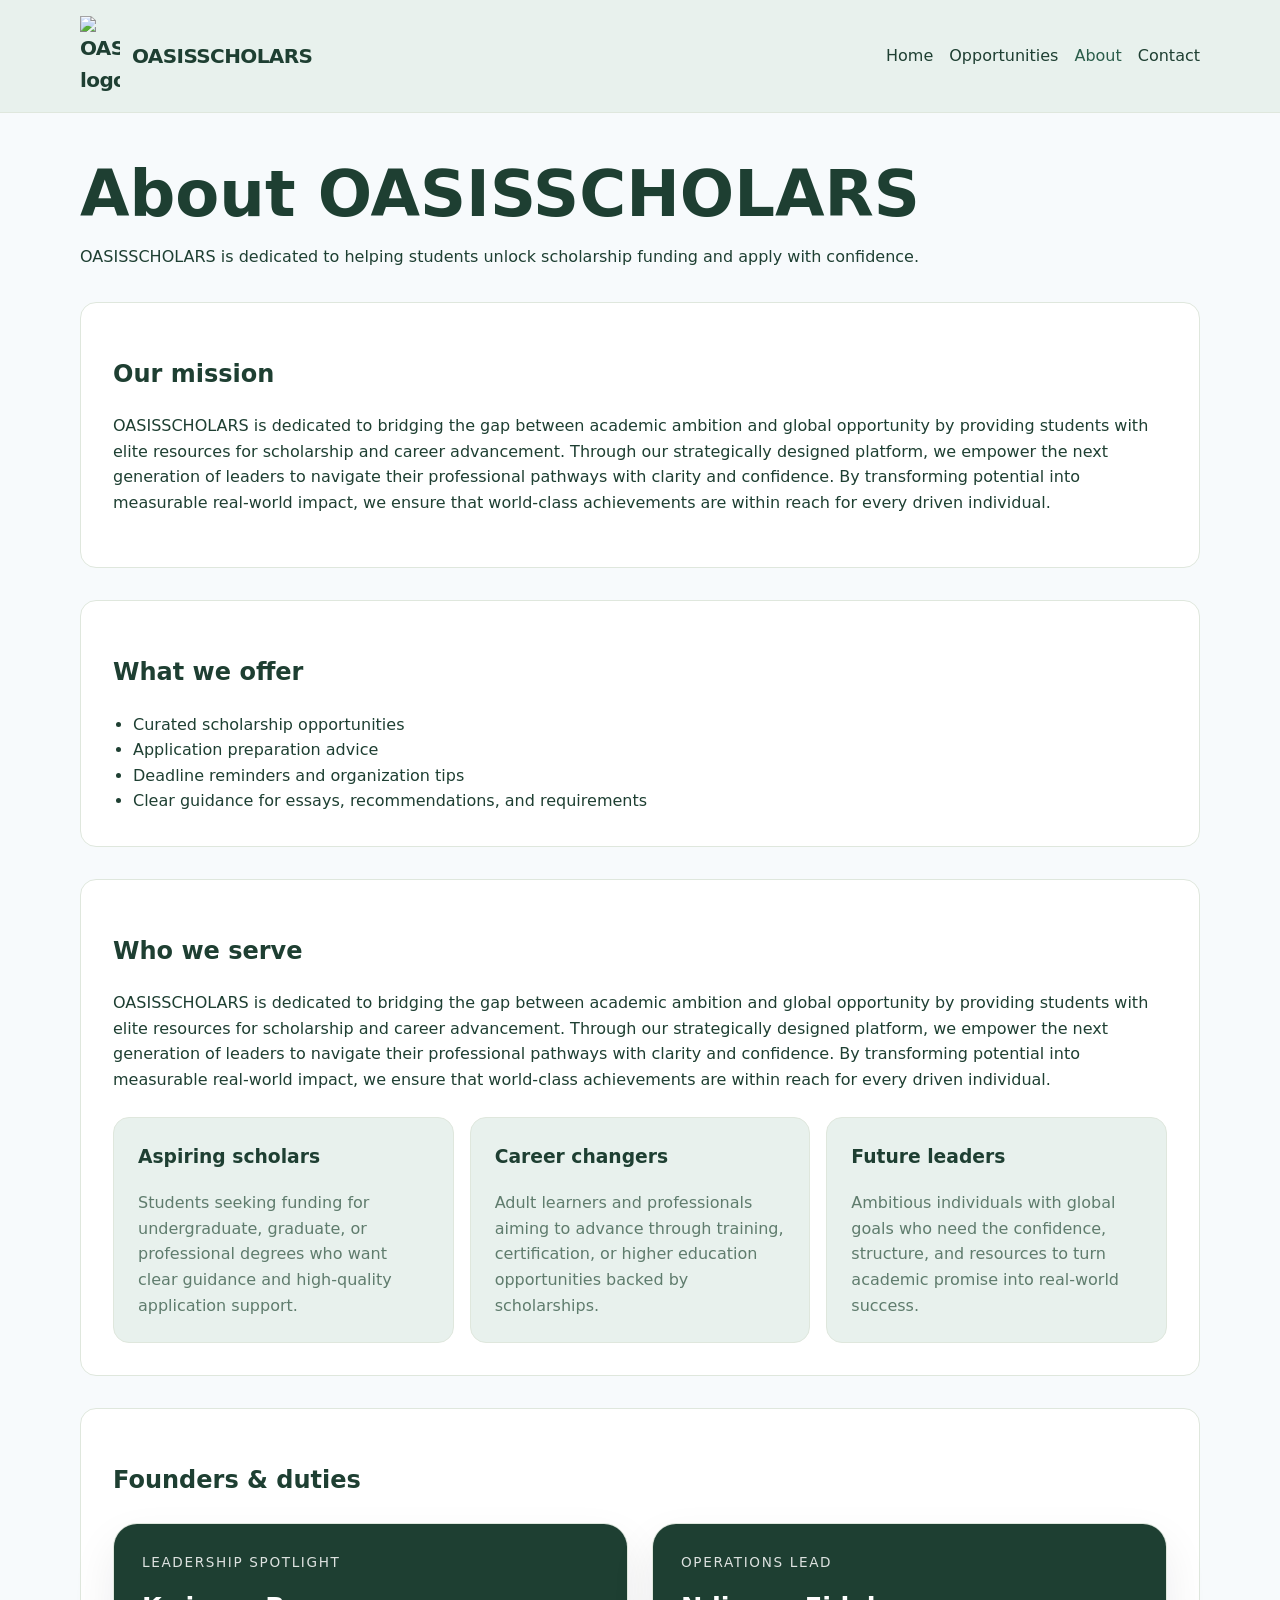
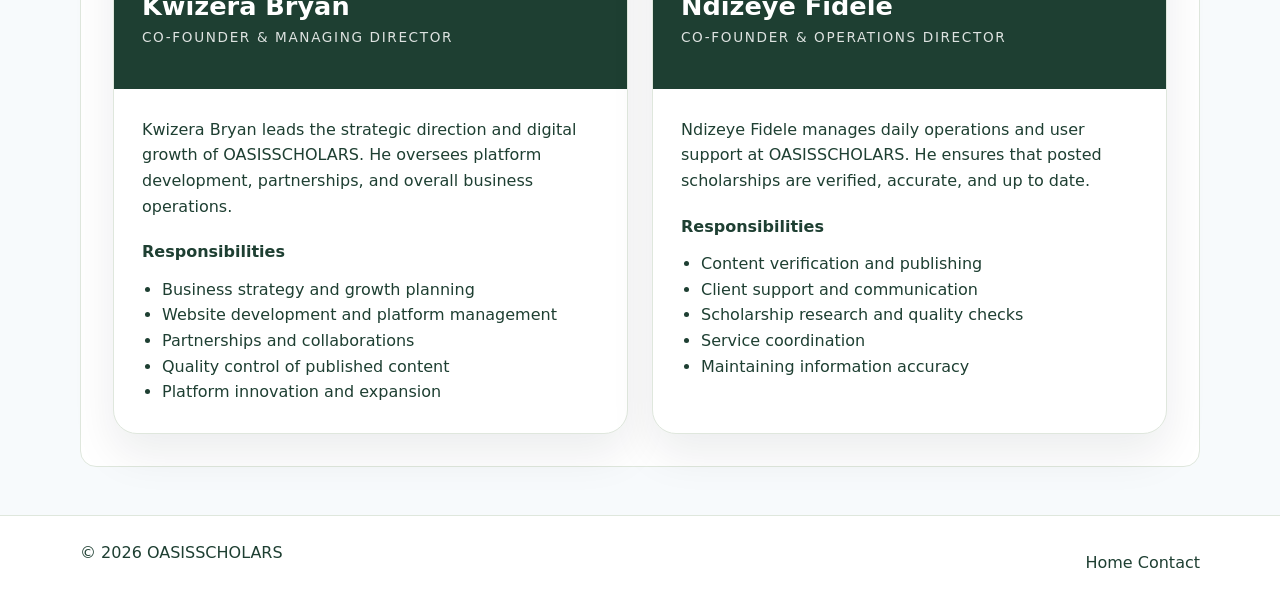
==== about.html @ 131c72c2 "Initial commit" ====
<!DOCTYPE html>
<html lang="en">
<head>
  <meta charset="UTF-8" />
  <meta name="viewport" content="width=device-width, initial-scale=1.0" />
  <meta http-equiv="Content-Security-Policy" content="default-src 'self'; script-src 'self'; style-src 'self'; img-src 'self' data:; font-src 'self'; connect-src 'self'; object-src 'none'; base-uri 'self'; form-action 'self'; frame-ancestors 'none'" />
  <meta name="referrer" content="no-referrer" />
  <title>OASISSCHOLARS | About</title>
  <link rel="stylesheet" href="styles.css" />
</head>
<body>
  <header class="site-header">
    <div class="container header-inner">
      <a class="brand" href="index.html"><img class="brand-logo" src="logo for design.png" alt="OASISSCHOLARS logo" /><span>OASISSCHOLARS</span></a>
      <nav class="site-nav">
        <a href="index.html">Home</a>
        <a href="opportunities.html">Opportunities</a>
        <a href="about.html" class="active">About</a>
        <a href="contact.html">Contact</a>
      </nav>
      <button class="menu-toggle" aria-label="Open navigation">☰</button>
    </div>
  </header>

  <main class="container page-content">
    <section class="page-header">
      <h1>About OASISSCHOLARS</h1>
      <p>OASISSCHOLARS is dedicated to helping students unlock scholarship funding and apply with confidence.</p>
    </section>

    <section class="about-section">
      <h2>Our mission</h2>
      <p>OASISSCHOLARS is dedicated to bridging the gap between academic ambition and global opportunity by providing students with elite resources for scholarship and career advancement. Through our strategically designed platform, we empower the next generation of leaders to navigate their professional pathways with clarity and confidence. By transforming potential into measurable real-world impact, we ensure that world-class achievements are within reach for every driven individual.</p>
    </section>

    <section class="about-section">
      <h2>What we offer</h2>
      <ul>
        <li>Curated scholarship opportunities</li>
        <li>Application preparation advice</li>
        <li>Deadline reminders and organization tips</li>
        <li>Clear guidance for essays, recommendations, and requirements</li>
      </ul>
    </section>

    <section class="about-section">
      <h2>Who we serve</h2>
      <p>OASISSCHOLARS is dedicated to bridging the gap between academic ambition and global opportunity by providing students with elite resources for scholarship and career advancement. Through our strategically designed platform, we empower the next generation of leaders to navigate their professional pathways with clarity and confidence. By transforming potential into measurable real-world impact, we ensure that world-class achievements are within reach for every driven individual.</p>
      <div class="who-grid">
        <article class="who-card">
          <h3>Aspiring scholars</h3>
          <p>Students seeking funding for undergraduate, graduate, or professional degrees who want clear guidance and high-quality application support.</p>
        </article>
        <article class="who-card">
          <h3>Career changers</h3>
          <p>Adult learners and professionals aiming to advance through training, certification, or higher education opportunities backed by scholarships.</p>
        </article>
        <article class="who-card">
          <h3>Future leaders</h3>
          <p>Ambitious individuals with global goals who need the confidence, structure, and resources to turn academic promise into real-world success.</p>
        </article>
      </div>
    </section>

    <section class="about-section team-section">
      <h2>Founders & duties</h2>
      <div class="team-grid">
        <article class="team-card">
          <div class="card-header">
            <p>Leadership Spotlight</p>
            <h3>Kwizera Bryan</h3>
            <p class="card-role">Co-Founder & Managing Director</p>
          </div>
          <div class="card-body">
            <p>Kwizera Bryan leads the strategic direction and digital growth of OASISSCHOLARS. He oversees platform development, partnerships, and overall business operations.</p>
            <h4>Responsibilities</h4>
            <ul>
              <li>Business strategy and growth planning</li>
              <li>Website development and platform management</li>
              <li>Partnerships and collaborations</li>
              <li>Quality control of published content</li>
              <li>Platform innovation and expansion</li>
            </ul>
          </div>
        </article>

        <article class="team-card">
          <div class="card-header">
            <p>Operations Lead</p>
            <h3>Ndizeye Fidele</h3>
            <p class="card-role">Co-Founder & Operations Director</p>
          </div>
          <div class="card-body">
            <p>Ndizeye Fidele manages daily operations and user support at OASISSCHOLARS. He ensures that posted scholarships are verified, accurate, and up to date.</p>
            <h4>Responsibilities</h4>
            <ul>
              <li>Content verification and publishing</li>
              <li>Client support and communication</li>
              <li>Scholarship research and quality checks</li>
              <li>Service coordination</li>
              <li>Maintaining information accuracy</li>
            </ul>
          </div>
        </article>
      </div>
    </section>
  </main>

  <footer class="site-footer">
    <div class="container footer-inner">
      <p>© 2026 OASISSCHOLARS</p>
      <nav class="footer-nav">
        <a href="index.html">Home</a>
        <a href="contact.html">Contact</a>
      </nav>
    </div>
  </footer>

  <script src="script.js"></script>
</body>
</html>
---- styles.css ----
:root {
  --bg: #f7fafc;
  --surface: #ffffff;
  --text: #1E3F32;
  --muted: #5f7c6d;
  --primary-emerald: #2A5D4A;
  --secondary-gold: #D1A041;
  --deep-forest: #1E3F32;
  --bg-sidebar-mint: #E8F1ED;
  --text-white: #FFFFFF;
  --primary: var(--primary-emerald);
  --primary-dark: #234d40;
  --accent: var(--secondary-gold);
  --border: #dfe7dd;
  --shadow: 0 20px 45px rgba(15, 23, 42, 0.08);
}

* {
  box-sizing: border-box;
}

html {
  scroll-behavior: smooth;
}

body {
  margin: 0;
  font-family: Inter, system-ui, -apple-system, BlinkMacSystemFont, "Segoe UI", sans-serif;
  background: var(--bg);
  color: var(--text);
  line-height: 1.6;
}

img {
  max-width: 100%;
  display: block;
}

.container {
  width: min(1120px, calc(100% - 2rem));
  margin: 0 auto;
}

.site-header {
  background: var(--bg-sidebar-mint);
  border-bottom: 1px solid var(--border);
  position: sticky;
  top: 0;
  z-index: 20;
}

.header-inner {
  display: flex;
  align-items: center;
  justify-content: space-between;
  gap: 1rem;
  padding: 1rem 0;
}

.brand {
  display: inline-flex;
  align-items: center;
  gap: 0.75rem;
  font-weight: 700;
  font-size: 1.25rem;
  letter-spacing: -0.03em;
  text-decoration: none;
  color: var(--deep-forest);
}

.brand-logo {
  display: block;
  width: 40px;
  height: auto;
}

.brand span {
  display: inline-block;
}

.site-nav {
  display: flex;
  gap: 1rem;
  flex-wrap: wrap;
}

.site-nav a,
.footer-nav a {
  color: var(--deep-forest);
  text-decoration: none;
  font-weight: 500;
}

.site-nav a.active,
.site-nav a:hover,
.footer-nav a:hover {
  color: var(--primary-emerald);
}

.menu-toggle {
  display: none;
  border: none;
  background: transparent;
  font-size: 1.5rem;
  cursor: pointer;
}

.hero {
  padding: 5rem 0 3rem;
}

.hero-content {
  max-width: 760px;
}

.eyebrow {
  margin: 0 0 1rem;
  color: var(--accent);
  font-weight: 700;
  letter-spacing: 0.08em;
  text-transform: uppercase;
}

h1 {
  margin: 0 0 1rem;
  font-size: clamp(2.5rem, 5vw, 4rem);
  line-height: 1.05;
}

p {
  margin: 0 0 1.25rem;
}

.button {
  display: inline-flex;
  align-items: center;
  justify-content: center;
  gap: 0.5rem;
  padding: 0.95rem 1.5rem;
  border-radius: 999px;
  border: 1px solid transparent;
  font-weight: 600;
  text-decoration: none;
  transition: transform 0.2s ease, background-color 0.2s ease, color 0.2s ease;
}

.button:hover {
  transform: translateY(-1px);
}

.button-primary {
  background: var(--primary);
  color: var(--text-white);
}

.button-primary:hover {
  background: var(--primary-dark);
}

.button-secondary {
  background: var(--bg-sidebar-mint);
  color: var(--deep-forest);
  border-color: var(--border);
}

.hero-actions {
  display: flex;
  flex-wrap: wrap;
  gap: 1rem;
}

.features {
  display: grid;
  grid-template-columns: repeat(auto-fit, minmax(220px, 1fr));
  gap: 1.5rem;
  margin: 3rem 0;
}

.features article {
  padding: 1.75rem;
  background: var(--surface);
  border-radius: 1rem;
  border: 1px solid var(--border);
}

.highlight {
  background: linear-gradient(135deg, var(--bg-sidebar-mint) 0%, #ffffff 100%);
  padding: 3rem 0;
}

.highlight-inner {
  display: flex;
  align-items: center;
  justify-content: space-between;
  gap: 1.5rem;
  padding: 2rem;
  background: var(--surface);
  border-radius: 1rem;
  border: 1px solid var(--border);
}

.page-content {
  padding: 3rem 0;
}

.page-header {
  margin-bottom: 2rem;
}

.cards-grid {
  display: grid;
  grid-template-columns: repeat(auto-fit, minmax(240px, 1fr));
  gap: 1.5rem;
}

.team-grid {
  display: grid;
  grid-template-columns: repeat(auto-fit, minmax(320px, 1fr));
  gap: 1.5rem;
  margin-top: 1.5rem;
}

.team-card {
  background: var(--surface);
  border: 1px solid var(--border);
  border-radius: 1.5rem;
  overflow: hidden;
  box-shadow: var(--shadow);
}

.card-header {
  padding: 1.75rem;
  background: var(--deep-forest);
  color: var(--text-white);
}

.card-header p {
  margin: 0 0 0.75rem;
  font-size: 0.85rem;
  letter-spacing: 0.12em;
  text-transform: uppercase;
  opacity: 0.85;
}

.card-header h3 {
  margin: 0;
  font-size: 1.6rem;
}

.card-role {
  margin: 0.5rem 0 0;
  font-weight: 500;
  opacity: 0.9;
}

.card-body {
  padding: 1.75rem;
}

.card-body h4 {
  margin: 1.25rem 0 0.75rem;
}

.card-body ul {
  margin: 0;
  padding-left: 1.25rem;
}

.card,
.contact-card {
  background: var(--surface);
  border: 1px solid var(--border);
  border-radius: 1rem;
  padding: 1.75rem;
  box-shadow: var(--shadow);
}

.card h2,
.contact-card h2 {
  margin-top: 0;
}

.meta {
  margin-top: 1rem;
  color: var(--muted);
}

.info-section,
.about-section,
.contact-section {
  margin-top: 2rem;
  background: var(--surface);
  border: 1px solid var(--border);
  border-radius: 1rem;
  padding: 2rem;
}

.info-section ul,
.about-section ul {
  margin: 0;
  padding-left: 1.25rem;
}

.who-grid {
  display: grid;
  grid-template-columns: repeat(auto-fit, minmax(220px, 1fr));
  gap: 1rem;
  margin-top: 1.5rem;
}

.who-card {
  background: var(--bg-sidebar-mint);
  border: 1px solid var(--border);
  border-radius: 1rem;
  padding: 1.5rem;
}

.who-card h3 {
  margin-top: 0;
  color: var(--deep-forest);
}

.who-card p {
  margin: 0.75rem 0 0;
  color: var(--muted);
}

.contact-grid {
  display: grid;
  grid-template-columns: repeat(auto-fit, minmax(220px, 1fr));
  gap: 1.5rem;
  margin-bottom: 2rem;
}

.contact-form {
  display: grid;
  gap: 1rem;
}

.contact-form label {
  font-weight: 600;
}

.contact-form input,
.contact-form textarea {
  width: 100%;
  padding: 1rem;
  border: 1px solid var(--border);
  border-radius: 0.75rem;
  background: #f9fafb;
  color: var(--text);
}

.site-footer {
  padding: 1.5rem 0;
  background: #ffffff;
  border-top: 1px solid var(--border);
}

.footer-inner {
  display: flex;
  justify-content: space-between;
  align-items: center;
  gap: 1rem;
  flex-wrap: wrap;
}

@media (max-width: 860px) {
  .header-inner,
  .highlight-inner,
  .footer-inner {
    flex-direction: column;
    align-items: flex-start;
  }
}

@media (max-width: 720px) {
  .site-nav {
    display: none;
    width: 100%;
    flex-direction: column;
    gap: 0.75rem;
    padding: 1rem 0;
    background: var(--surface);
    border-top: 1px solid var(--border);
  }

  .site-nav.open {
    display: flex;
  }

  .menu-toggle {
    display: inline-flex;
  }

  .hero {
    padding-top: 3rem;
  }
}
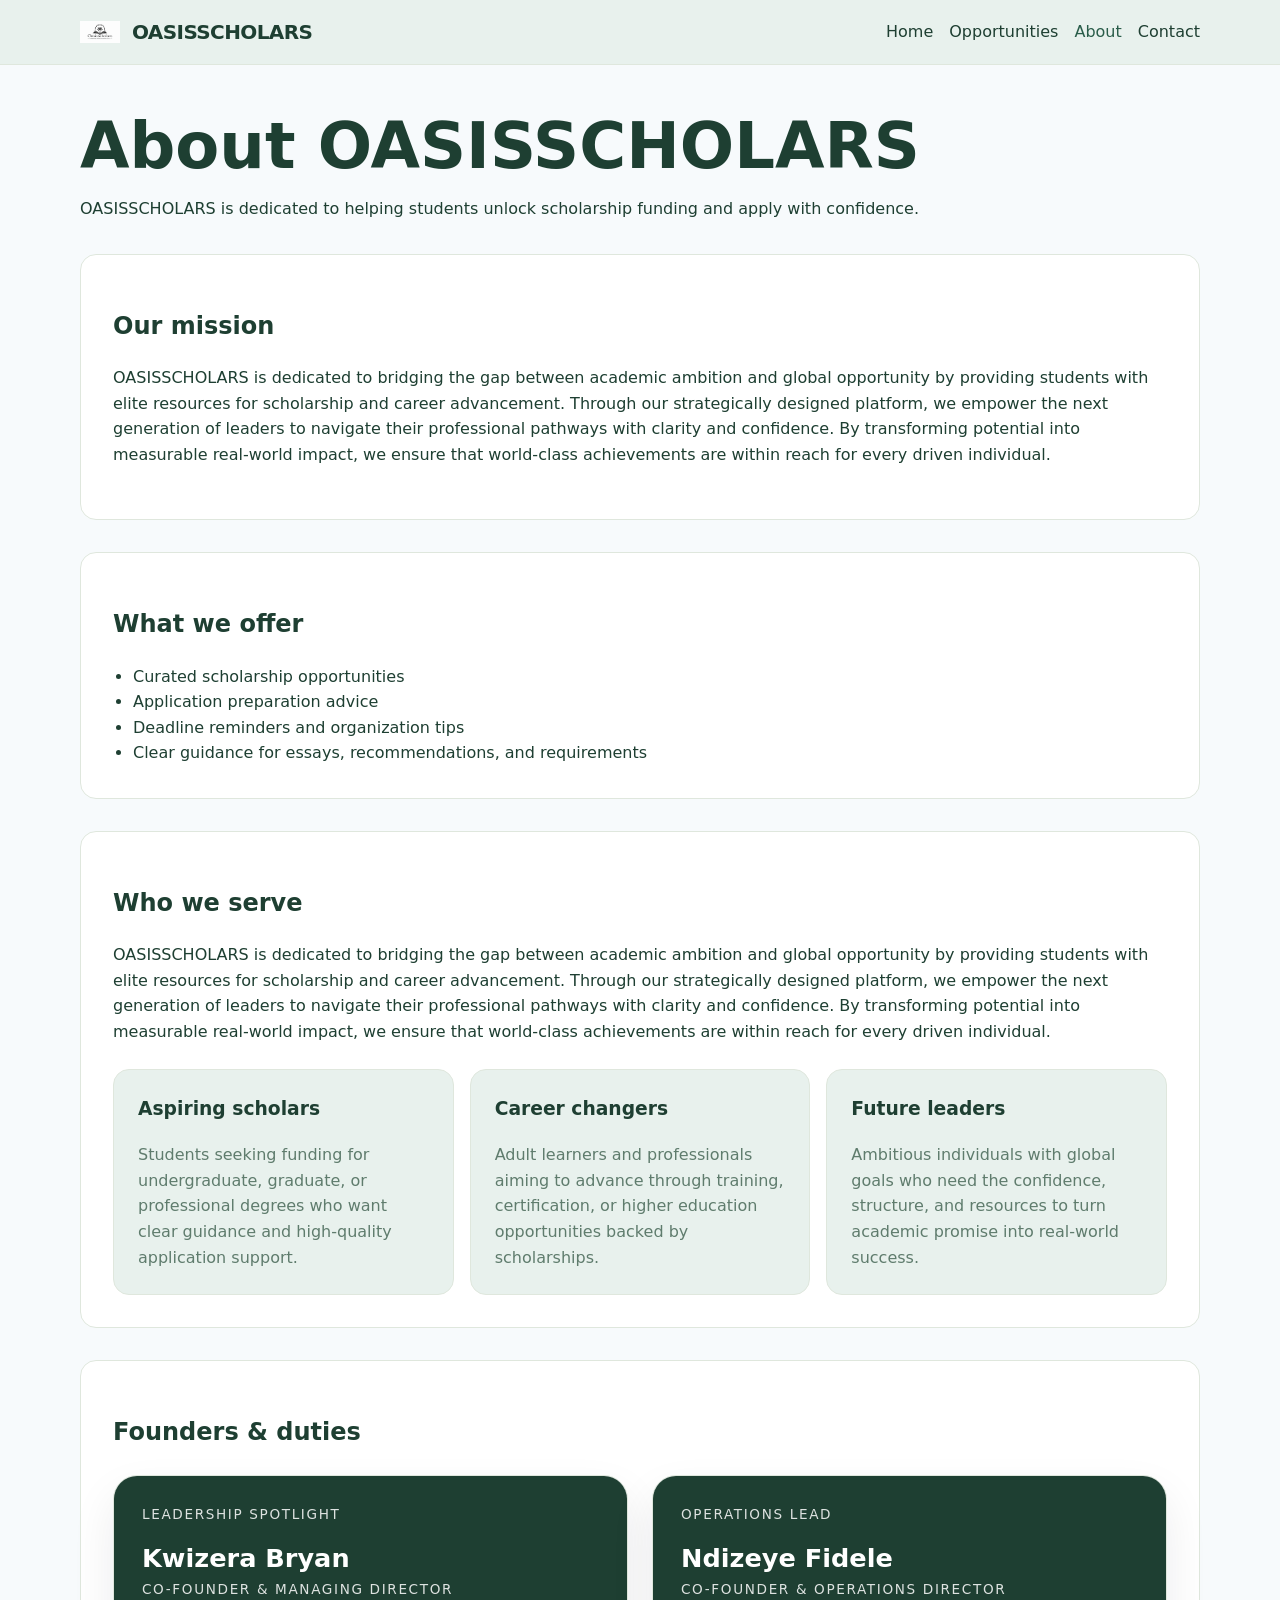
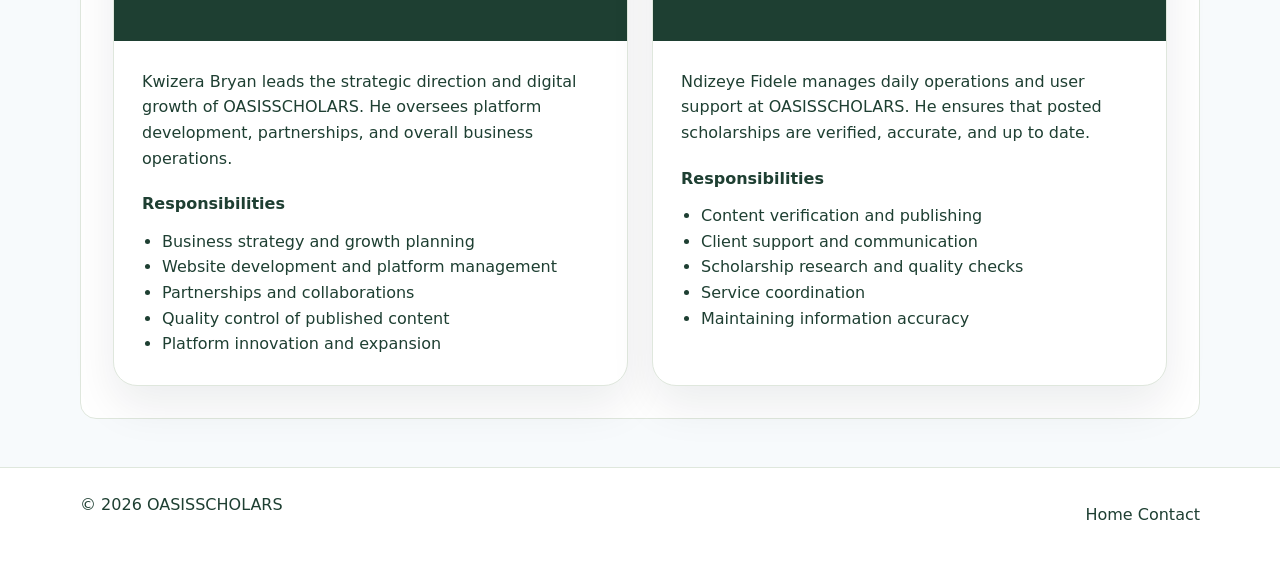
==== commit fab7c30b: "Fix logo path for GitHub Pages" ====
--- a/about.html
+++ b/about.html
@@ -11,7 +11,7 @@
 <body>
   <header class="site-header">
     <div class="container header-inner">
-      <a class="brand" href="index.html"><img class="brand-logo" src="logo for design.png" alt="OASISSCHOLARS logo" /><span>OASISSCHOLARS</span></a>
+      <a class="brand" href="index.html"><img class="brand-logo" src="Logo for design.png" alt="OASISSCHOLARS logo" /><span>OASISSCHOLARS</span></a>
       <nav class="site-nav">
         <a href="index.html">Home</a>
         <a href="opportunities.html">Opportunities</a>
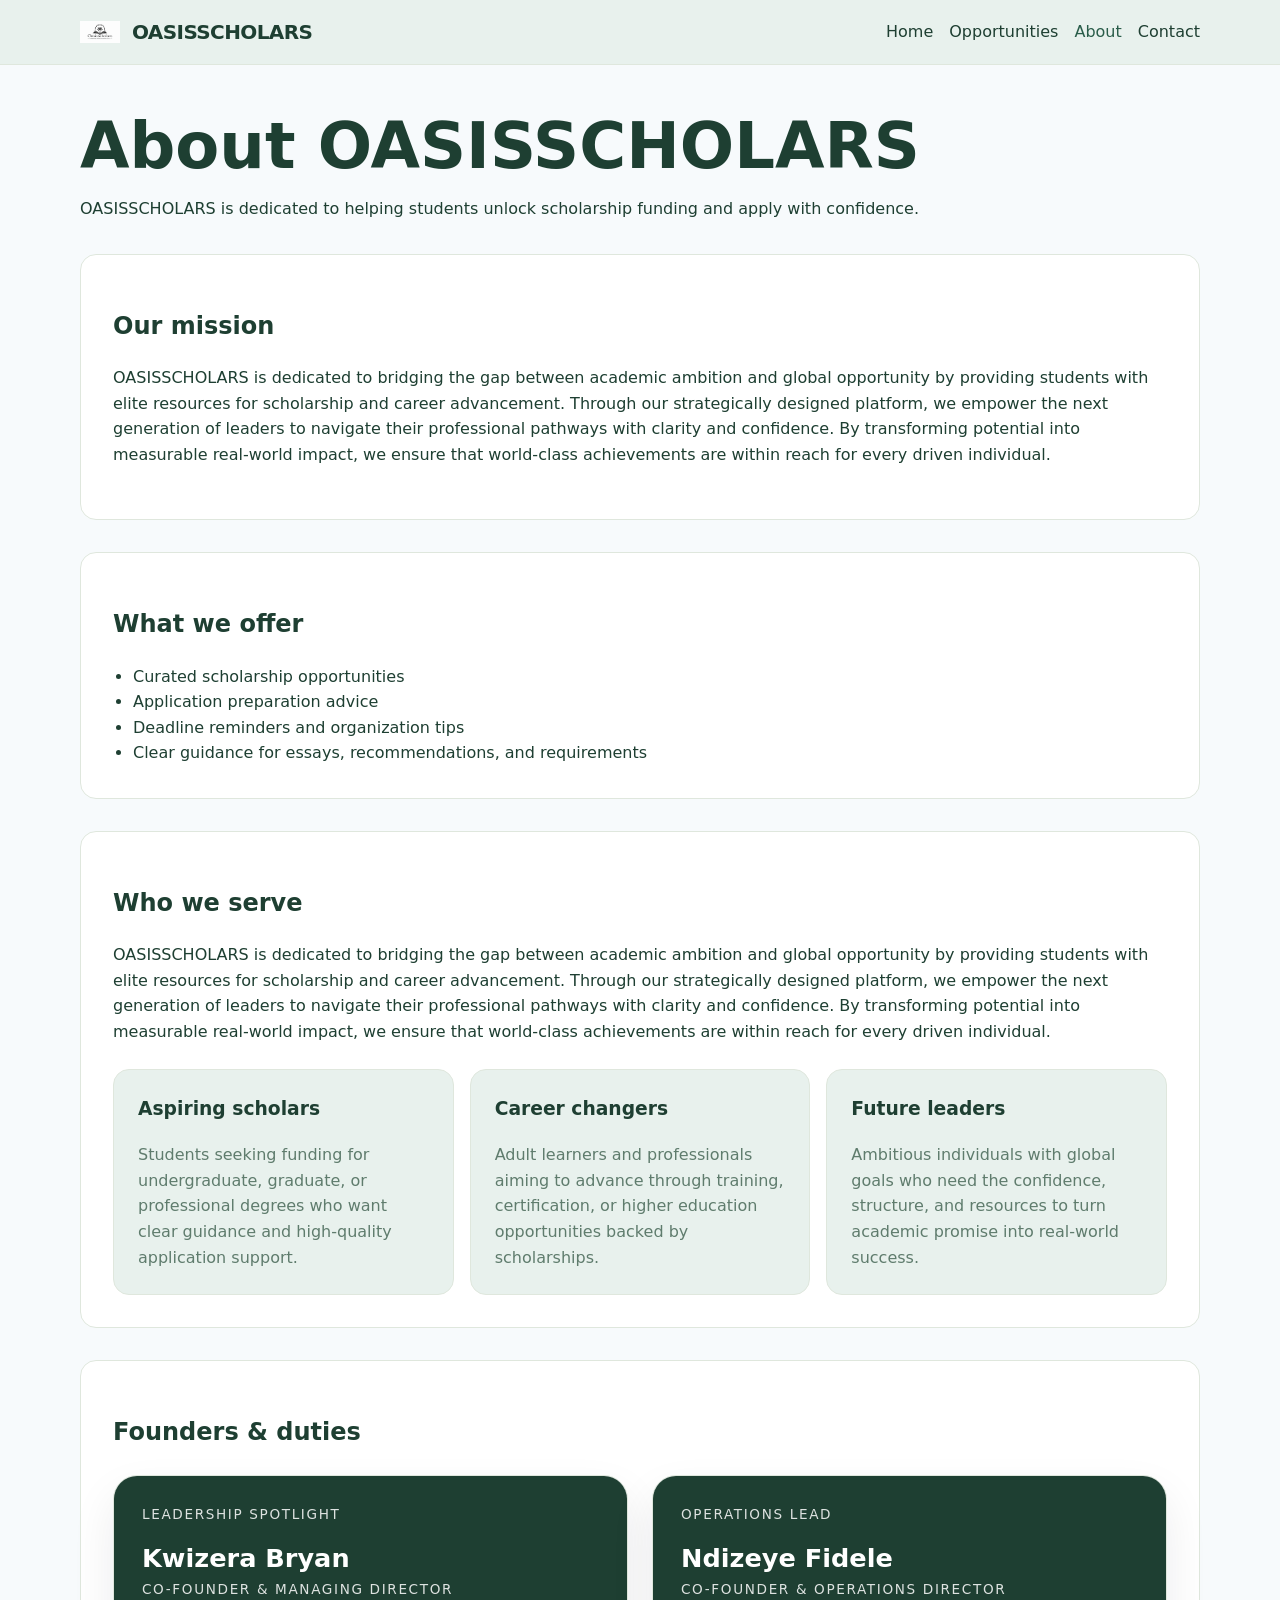
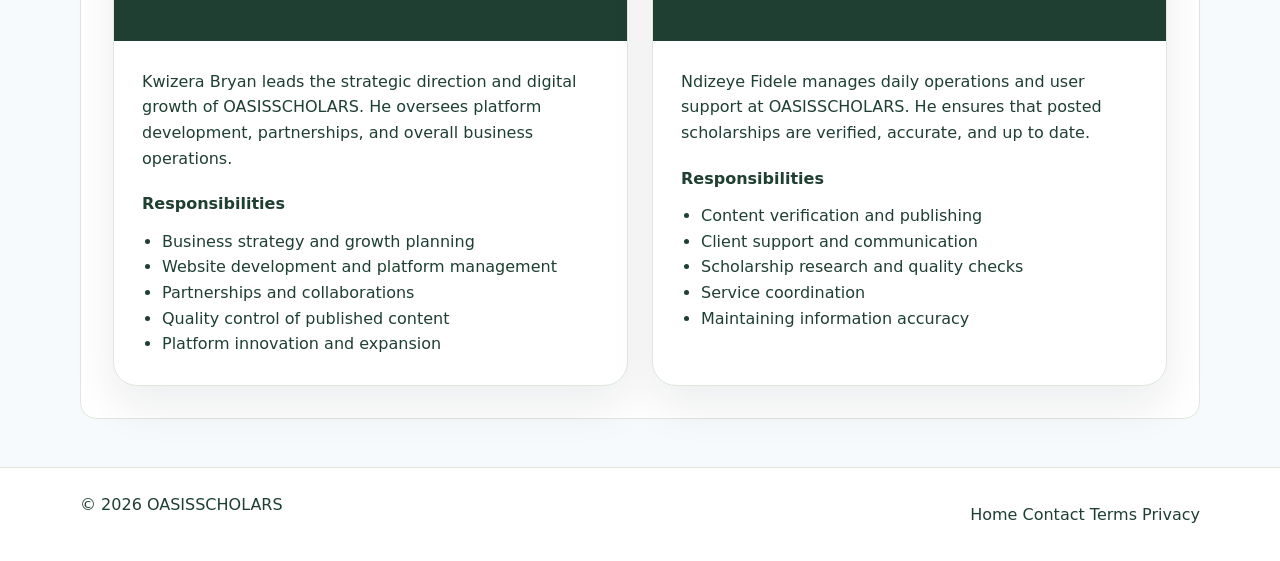
==== commit 2ef7f8a2: "Add privacy policy and terms pages" ====
--- a/about.html
+++ b/about.html
@@ -3,7 +3,7 @@
 <head>
   <meta charset="UTF-8" />
   <meta name="viewport" content="width=device-width, initial-scale=1.0" />
-  <meta http-equiv="Content-Security-Policy" content="default-src 'self'; script-src 'self'; style-src 'self'; img-src 'self' data:; font-src 'self'; connect-src 'self'; object-src 'none'; base-uri 'self'; form-action 'self'; frame-ancestors 'none'" />
+  <meta http-equiv="Content-Security-Policy" content="default-src 'self'; script-src 'self'; style-src 'self'; img-src 'self' data:; font-src 'self'; connect-src 'self'; object-src 'none'; base-uri 'self'; form-action 'self'; frame-ancestors 'none'; upgrade-insecure-requests" />
   <meta name="referrer" content="no-referrer" />
   <title>OASISSCHOLARS | About</title>
   <link rel="stylesheet" href="styles.css" />
@@ -112,6 +112,8 @@
       <nav class="footer-nav">
         <a href="index.html">Home</a>
         <a href="contact.html">Contact</a>
+        <a href="terms.html">Terms</a>
+        <a href="privacy.html">Privacy</a>
       </nav>
     </div>
   </footer>
--- a/styles.css
+++ b/styles.css
@@ -209,8 +209,8 @@
 
 .cards-grid {
   display: grid;
-  grid-template-columns: repeat(auto-fit, minmax(240px, 1fr));
-  gap: 1.5rem;
+  grid-template-columns: 1fr;
+  gap: 1.85rem;
 }
 
 .team-grid {
@@ -287,7 +287,8 @@
 
 .info-section,
 .about-section,
-.contact-section {
+.contact-section,
+.legal-section {
   margin-top: 2rem;
   background: var(--surface);
   border: 1px solid var(--border);
@@ -301,6 +302,19 @@
   padding-left: 1.25rem;
 }
 
+.legal-section {
+  max-width: 880px;
+}
+
+.legal-section h2 {
+  margin: 2rem 0 0.75rem;
+  font-size: 1.35rem;
+}
+
+.legal-section p {
+  color: var(--muted);
+}
+
 .who-grid {
   display: grid;
   grid-template-columns: repeat(auto-fit, minmax(220px, 1fr));
@@ -342,13 +356,306 @@
 }
 
 .contact-form input,
-.contact-form textarea {
+.contact-form textarea,
+.contact-form select {
   width: 100%;
   padding: 1rem;
   border: 1px solid var(--border);
   border-radius: 0.75rem;
   background: #f9fafb;
   color: var(--text);
+}
+
+.owner-workspace {
+  display: grid;
+  grid-template-columns: minmax(0, 1.2fr) minmax(320px, 0.8fr);
+  gap: 1.5rem;
+  align-items: start;
+}
+
+.owner-panel {
+  background: var(--surface);
+  border: 1px solid var(--border);
+  border-radius: 1rem;
+  padding: 1.5rem;
+  box-shadow: var(--shadow);
+}
+
+.owner-panel h2 {
+  margin-top: 0;
+}
+
+.form-grid {
+  display: grid;
+  grid-template-columns: repeat(2, minmax(0, 1fr));
+  gap: 1rem;
+}
+
+.form-actions,
+.detail-actions {
+  display: flex;
+  flex-wrap: wrap;
+  gap: 0.75rem;
+  align-items: center;
+}
+
+.form-hint,
+.status-message {
+  color: var(--muted);
+  font-size: 0.95rem;
+}
+
+.status-message {
+  margin-top: 1rem;
+  font-weight: 700;
+  color: var(--deep-forest);
+}
+
+.upload-preview {
+  min-height: 180px;
+  display: grid;
+  place-items: center;
+  padding: 1rem;
+  border: 1px dashed var(--border);
+  border-radius: 0.75rem;
+  background: #f9fafb;
+  color: var(--muted);
+  overflow: hidden;
+}
+
+.upload-preview img {
+  width: 100%;
+  max-height: 280px;
+  object-fit: cover;
+  border-radius: 0.5rem;
+}
+
+.owner-posts {
+  display: grid;
+  gap: 1rem;
+}
+
+/* Compact version of the reusable listing card inside the owner dashboard. */
+.owner-posts .opportunity-card-top {
+  grid-template-columns: 1fr;
+  gap: 1rem;
+  padding: 1rem;
+}
+
+.owner-posts .opportunity-card-body h2 {
+  margin-bottom: 1rem;
+  font-size: 1.1rem;
+}
+
+.owner-posts .listing-meta-list {
+  font-size: 0.92rem;
+}
+
+.owner-posts .listing-actions {
+  justify-content: flex-start;
+  min-height: auto;
+  padding: 1rem;
+}
+
+.owner-posts .listing-button {
+  min-width: 0;
+}
+
+.owner-posts .listing-description {
+  padding: 1rem;
+  font-size: 0.95rem;
+  line-height: 1.65;
+}
+
+/* Reusable scholarship listing card used on the Opportunities page. */
+.opportunity-card {
+  overflow: hidden;
+  background: #ffffff;
+  border: 1px solid #E5E7EB;
+  border-radius: 12px;
+  box-shadow: 0 18px 40px rgba(15, 23, 42, 0.08);
+}
+
+.opportunity-card-top {
+  display: grid;
+  grid-template-columns: minmax(240px, 400px) minmax(0, 1fr);
+  gap: 3rem;
+  align-items: start;
+  padding: 1.85rem 2rem 1.25rem;
+}
+
+.opportunity-card-media {
+  width: 100%;
+}
+
+.opportunity-image {
+  width: 100%;
+  aspect-ratio: 16 / 10;
+  object-fit: cover;
+  background: #eef2f7;
+  border-radius: 8px;
+}
+
+.opportunity-image-placeholder {
+  display: flex;
+  flex-direction: column;
+  justify-content: center;
+  gap: 0.4rem;
+  min-height: 230px;
+  padding: 1.25rem;
+  color: #ffffff;
+  font-weight: 800;
+  letter-spacing: 0;
+  background: linear-gradient(135deg, #174236 0%, #1D4ED8 100%);
+}
+
+.opportunity-image-placeholder span {
+  font-size: 1rem;
+  opacity: 0.9;
+}
+
+.opportunity-image-placeholder strong {
+  max-width: 22rem;
+  font-size: 1.35rem;
+  line-height: 1.12;
+}
+
+.opportunity-card-body {
+  min-width: 0;
+}
+
+.opportunity-card-body h2 {
+  margin: 0 0 1.55rem;
+  color: #111827;
+  font-size: clamp(1.25rem, 2vw, 1.5rem);
+  font-weight: 700;
+  line-height: 1.08;
+}
+
+.listing-meta-list {
+  display: grid;
+  gap: 0.65rem;
+  margin: 0;
+  padding: 0;
+  list-style: none;
+  color: #4B5563;
+  font-size: 1rem;
+  font-weight: 500;
+}
+
+.listing-meta-item {
+  display: grid;
+  grid-template-columns: 1.5rem minmax(0, 1fr);
+  gap: 0.75rem;
+  align-items: center;
+}
+
+.listing-meta-icon {
+  display: inline-flex;
+  align-items: center;
+  justify-content: center;
+  width: 1.5rem;
+  height: 1.5rem;
+  color: #374151;
+}
+
+.listing-meta-icon svg {
+  width: 1.25rem;
+  height: 1.25rem;
+  fill: currentColor;
+}
+
+.listing-actions {
+  display: flex;
+  justify-content: flex-end;
+  align-items: center;
+  gap: 0.75rem;
+  min-height: 5.2rem;
+  padding: 1.2rem 2.75rem;
+  border-top: 1px solid #E5E7EB;
+}
+
+.listing-button {
+  min-width: 205px;
+  border-radius: 7px;
+  background: #1D4ED8;
+  color: #ffffff;
+  font-size: 0.95rem;
+  font-weight: 800;
+  letter-spacing: 0.02em;
+  text-transform: uppercase;
+}
+
+.listing-button:hover {
+  background: #1E40AF;
+}
+
+.listing-button span {
+  font-size: 1.35rem;
+  line-height: 1;
+}
+
+.listing-description {
+  margin: 0;
+  padding: 1.8rem 2rem 2rem;
+  color: #4B5563;
+  font-size: 1.03rem;
+  line-height: 1.8;
+  border-top: 1px solid #E5E7EB;
+}
+
+.small-eyebrow {
+  margin-bottom: 0.5rem;
+  font-size: 0.78rem;
+}
+
+.opportunity-meta-item {
+  margin: 0.35rem 0;
+  color: var(--muted);
+}
+
+.opportunity-detail {
+  display: grid;
+  gap: 1.25rem;
+}
+
+.detail-hero-image {
+  width: 100%;
+  max-height: 460px;
+  object-fit: cover;
+  border-radius: 1rem;
+  border: 1px solid var(--border);
+  box-shadow: var(--shadow);
+}
+
+.detail-summary {
+  max-width: 820px;
+  font-size: 1.1rem;
+  color: var(--muted);
+}
+
+.detail-meta,
+.detail-section {
+  background: var(--surface);
+  border: 1px solid var(--border);
+  border-radius: 1rem;
+  padding: 1.5rem;
+}
+
+.detail-section h2 {
+  margin-top: 0;
+}
+
+.setup-card {
+  background: var(--surface);
+  border: 1px solid var(--border);
+  border-radius: 1rem;
+  padding: 1.5rem;
+  box-shadow: var(--shadow);
+}
+
+.setup-card h2 {
+  margin-top: 0;
 }
 
 .site-footer {
@@ -371,6 +678,20 @@
   .footer-inner {
     flex-direction: column;
     align-items: flex-start;
+  }
+
+  .owner-workspace {
+    grid-template-columns: 1fr;
+  }
+
+  .opportunity-card-top {
+    grid-template-columns: 1fr;
+    gap: 1.25rem;
+  }
+
+  .listing-actions {
+    justify-content: flex-start;
+    padding: 1.2rem 2rem;
   }
 }
 
@@ -396,4 +717,28 @@
   .hero {
     padding-top: 3rem;
   }
-}
+
+  .form-grid {
+    grid-template-columns: 1fr;
+  }
+
+  .opportunity-card-top {
+    padding: 1rem;
+  }
+
+  .listing-actions {
+    flex-direction: column;
+    align-items: stretch;
+    padding: 1rem;
+  }
+
+  .listing-button {
+    width: 100%;
+    min-width: 0;
+  }
+
+  .listing-description {
+    padding: 1rem;
+    font-size: 1rem;
+  }
+}
